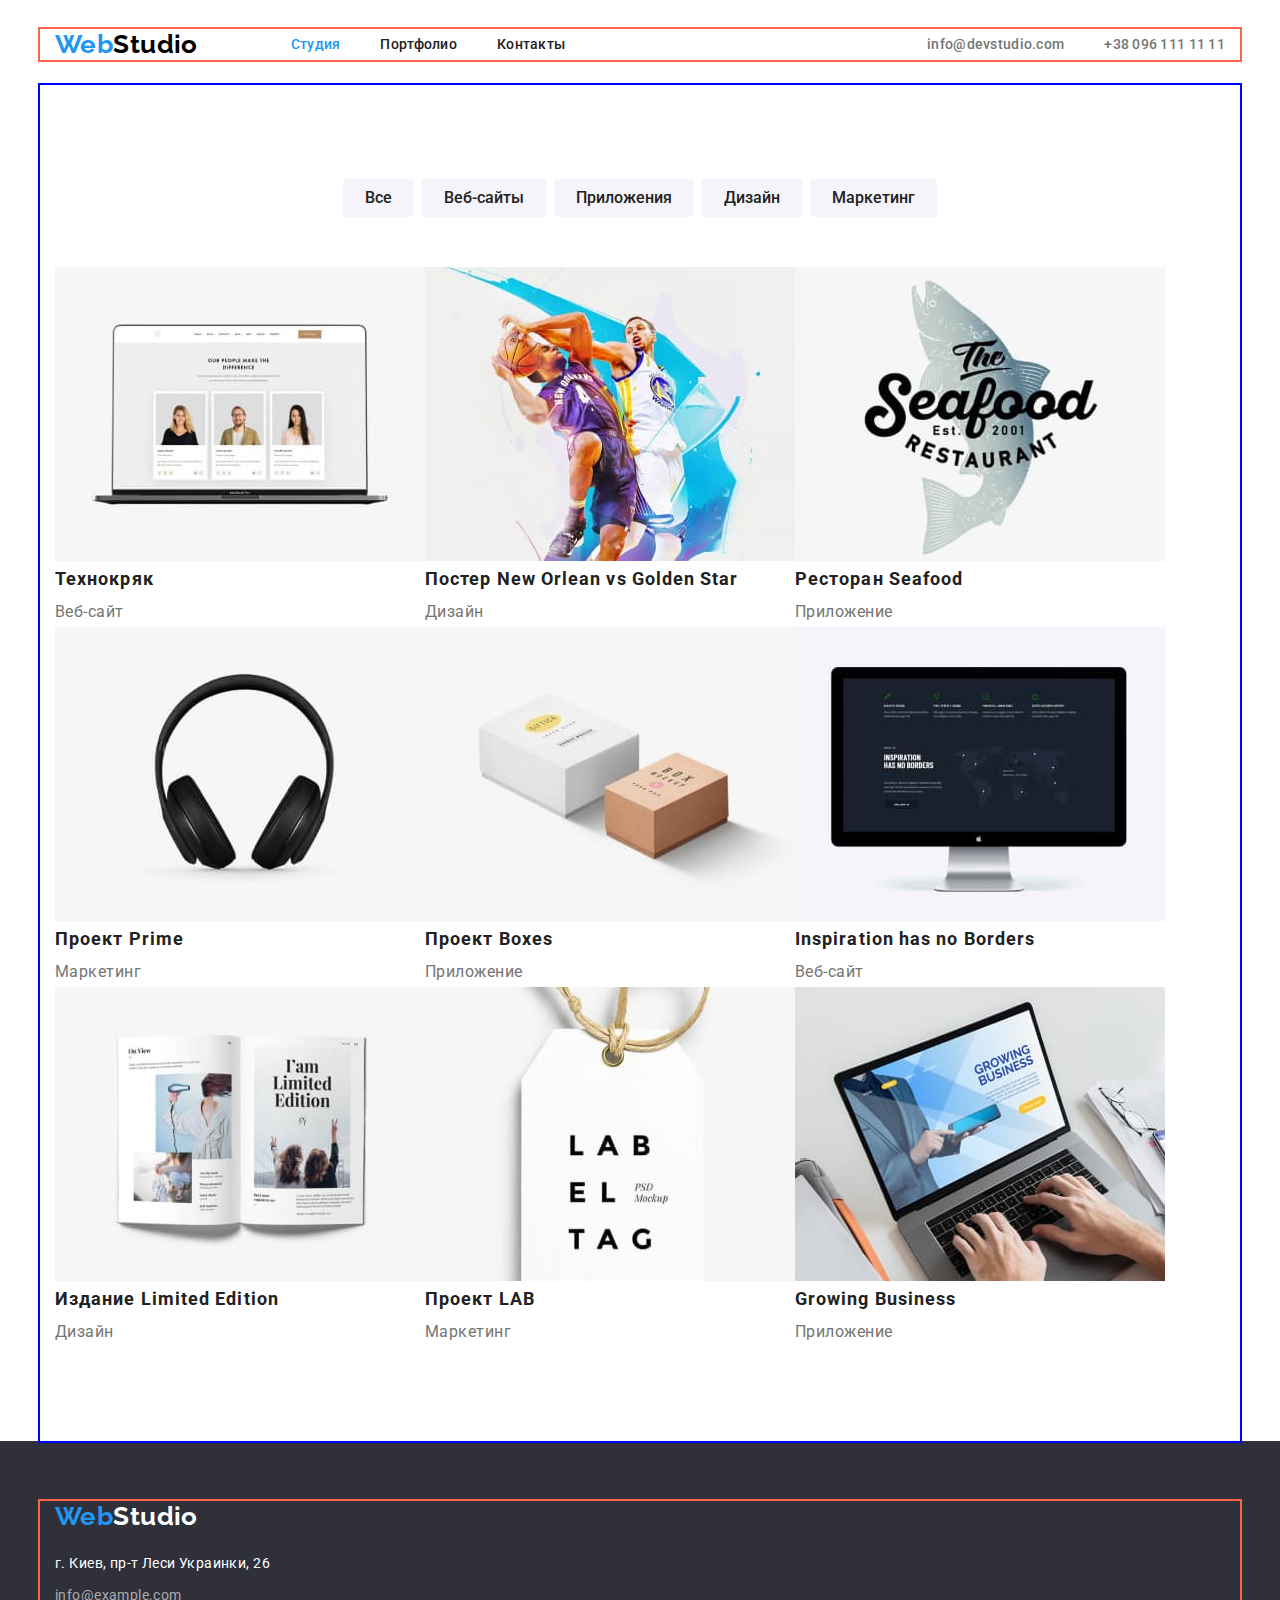
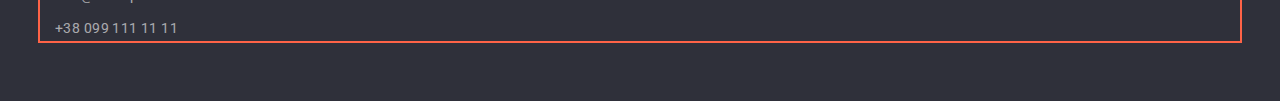
==== portfolio.html @ 8327f3ad "add flex page1" ====
<!DOCTYPE html>
<html lang="ru">

<head>
    <meta charset="UTF-8">
    <meta http-equiv="X-UA-Compatible" content="IE=edge">
    <meta name="viewport" content="width=device-width, initial-scale=1.0">
    <title>Вебстудия</title>

    <link rel="preconnect" href="https://fonts.gstatic.com">
    <link
        href="https://fonts.googleapis.com/css2?family=Raleway:wght@700&family=Roboto:wght@400;500;700;900&display=swap"
        rel="stylesheet">
    <link rel="stylesheet" href="https://cdnjs.cloudflare.com/ajax/libs/modern-normalize/1.0.0/modern-normalize.min.css">
    <link rel="stylesheet" href="./css/style.css">
</head>

<body>
    <header class="header">
        <div class="container">
            <nav class="navigation">
                <a href="#" class="logo"><span class="logo-web">Web</span><span class="logo-studio">Studio</span></a>
                <ul class="list site-nav">
                    <li class="item"><a href="./index.html" class="nav-item current">Студия</a></li>
                    <li class="item"><a href="./portfolio.html" class="nav-item">Портфолио</a></li>
                    <li class="item"><a href="#" class="nav-item" current>Контакты</a></li>
                </ul>
            </nav>
            <ul class="list auth-nav">
                <li class="item"><a href="mailto:info@devstudio.com" class="contacts-item">info@devstudio.com</a></li>
                <li class="item"><a href="tel:+380961111111" class="contacts-item">+38 096 111 11 11</a></li>
            </ul>
    
        </div>
    </header>

    <main>
        <section class="container section">
            <h1: hidden>Наши работы</h1:>
            <!-- Filters -->
        
            <ul class="filters list">
                <li class="item"><button type="button" class="btn btn-secondary">Все</li>
                <li class="item"><button type="button" class="btn btn-secondary">Веб-сайты</li>
                <li class="item"><button type="button" class="btn btn-secondary">Приложения</li>
                <li class="item"><button type="button" class="btn btn-secondary">Дизайн</li>
                <li class="item"><button type="button" class="btn btn-secondary">Маркетинг</li>
            </ul>      
            <!-- /Filters -->

            <!-- Projects -->        
            <ul class="projects list">
                <li class="item">
                    <img class="prodject-img" src="./images/img-portfolio/img-pf-1.jpg" alt="Три сотрудника компании">
                    <h2 class="prodject-title">Технокряк</h2>
                    <p class="prodject-text">Веб-сайт</p>                            
                </li>
                <li class="item">
                    <img class="prodject-img" src="./images/img-portfolio/img-pf-2.jpg" alt="Два баскетболиста">
                    <h2 class="prodject-title">Постер New Orlean vs Golden Star</h2>
                    <p class="prodject-text">Дизайн</p> 
                </li>
                <li class="item">
                    <img class="prodject-img" src="./images/img-portfolio/img-pf-3.jpg" alt="Логотип морского ресторана">
                    <h2 class="prodject-title">Ресторан Seafood</h2>
                    <p class="prodject-text">Приложение</p>
                </li>
                <li class="item">
                    <img class="prodject-img" src="./images/img-portfolio/img-pf-4.jpg" alt="Наушники">
                    <h2 class="prodject-title">Проект Prime</h2>
                    <p class="prodject-text">Маркетинг</p>   
                    </li>
                <li class="item">
                    <img class="prodject-img" src="./images/img-portfolio/img-pf-5.jpg" alt="Две коробочки">
                    <h2 class="prodject-title">Проект Boxes</h2>
                    <p class="prodject-text">Приложение</p>
                </li>
                <li class="item">
                    <img class="prodject-img" src="./images/img-portfolio/img-pf-6.jpg" alt="Монитор ">
                    <h2 class="prodject-title">Inspiration has no Borders</h2>
                    <p class="prodject-text">Веб-сайт</p>  
                </li>
                <li class="item">
                    <img class="prodject-img" src="./images/img-portfolio/img-pf-7.jpg" alt="Разворот журнала">
                    <h2 class="prodject-title">Издание Limited Edition</h2>
                    <p class="prodject-text">Дизайн</p>                           
                </li>
                <li class="item">
                    <img class="prodject-img" src="./images/img-portfolio/img-pf-8.jpg" alt="Бирка">
                    <h2 class="prodject-title">Проект LAB</h2>
                    <p class="prodject-text">Маркетинг</p>                          
                </li>
                <li class="item">
                    <img class="prodject-img" src="./images/img-portfolio/img-pf-9.jpg" alt="Работа на ноутбуке">
                    <h2 class="prodject-title">Growing Business</h2>
                    <p class="prodject-text">Приложение</p>
                </li>
            </ul>
        </section>
        <!-- /Projects -->

    </main>

    <footer class="footer">
        <div class="container">
            <a href="#" class="logo"><span class="logo-web">Web</span><span class="logo-studio-down">Studio</span></a>
            <address class="address">
                г. Киев, пр-т Леси Украинки, 26
                <ul class="list">
                    <li><a href="mailto:info@example.com" class="address-item">info@example.com</a></li>
                    <li><a href="tel:+380991111111" class="address-item">+38 099 111 11 11</a></li>
                </ul>
            </address>
        </div>
    </footer>
    
</body>
    
</html>
---- css/style.css ----
:root {
    --primary-text-color: #212121;
    --text-color-light: #757575;
    --accent-color: #2196f3;
    --text-color-white: #ffffff;
    --text-color-black: #000000;
    --text-color-footer-auth: rgba(255, 255, 255, 0.6);
    --bgc-color-secondary: #f5f4fa;
    --bgc-color: #2f303a;
}

html {
    box-sizing: border-box;
}

*,
*::before,
*::after {
    box-sizing: inherit;
}

body {
    background-color: var(--text-color-white);
    color: var(--primary-text-color);
    font-family: 'Roboto', sans-serif;
    font-style: normal;
    font-weight: 400;
    font-size: 14px;
    letter-spacing: 0.03em;
}

h1,
h2,
h3,
p {
    margin: 0;
    padding: 0;
}

.list {
    padding-inline: 0;

    margin: 0;
    padding: 0;
    list-style: none;
}

.container {
    margin-left: auto;
    margin-right: auto;
    width: 1200px;
    padding-left: 15px;
    padding-right: 15px;
    outline: 2px solid tomato;
}

.section {
    padding-top: 94px;
    padding-bottom: 94px;
    outline: 2px solid blue;
}

.section:nth-child(2n + 4) {
    background-color: var(--bgc-color-secondary);
}

/* logo */
.header .logo {
    margin-right: 93px;
}
.logo {
    font-family: 'Raleway', sans-serif;
    font-weight: 700;
    font-size: 26px;
    line-height: 1.19;
    text-decoration: none;
}

.logo-web {
    color: var(--accent-color);
}

.logo-studio {
    color: var(--text-color-black);
}

.logo-studio-down {
    color: var(--text-color-white);
}

/* /logo */

/* NAVIGATION */

.header {
    padding-top: 29px;
    padding-bottom: 25px;
}

.header .container {
    display: flex;
    align-items: center;
}

.navigation {
    display: flex;
    align-items: center;
}

.header .list {
    display: flex;
    align-items: center;
}

.auth-nav {
    display: flex;
    margin-left: auto;
}

/* .site-nav .item:not(:last-child),
.auth-nav .item:not(:last-child) {
    margin-right: 50px;
} */

.site-nav .item + .item,
.auth-nav .item + .item {
    margin-left: 40px;
}

.nav-item {
    text-decoration: none;
    color: var(--primary-text-color);

    font-weight: 500;
    line-height: 1.14;
    letter-spacing: 0.02em;
}

.nav-item.current {
    color: var(--accent-color);
}

.nav-item:hover,
.nav-item:focus {
    color: var(--accent-color);
}

.contacts-item {
    color: var(--text-color-light);

    font-weight: 500;
    font-size: 14px;
    line-height: 1.14;
    letter-spacing: 0.02em;
    text-decoration: none;
}

.contacts-item:hover,
.contacts-item:focus {
    color: var(--accent-color);
}

/* /NAVIGATION */

/* HERO */
.main-section {
    background-color: var(--bgc-color);
}
.main-section .container {
    padding: 200px 237px;
    text-align: center;
}

.main-title {
    margin-top: 0;
    margin-bottom: 30px;

    color: var(--text-color-white);

    text-transform: uppercase;
    font-weight: 900;
    font-size: 44px;
    line-height: 1.36;
    letter-spacing: 0.06em;
}

.btn {
    cursor: pointer;
    border-radius: 4px;
    border: 3px solid transparent;
}

.btn-primary {
    padding: 10px 32px;

    color: var(--text-color-white);
    background-color: var(--accent-color);

    font-weight: 700;
    font-size: 16px;
    line-height: 1.87;
    letter-spacing: 0.06em;
}

.btn-secondary {
    padding: 6px 22px;

    color: var(--primary-text-color);
    background-color: var(--bgc-color-secondary);

    font-weight: 500;
    font-size: 16px;
    line-height: 1.62;
}

.btn-secondary:hover,
.btn-secondary:focus {
    color: var(--text-color-white);
    background-color: var(--accent-color);
}

/* /HERO */

/* FEATURES */
.feature-list {
    display: flex;
}

.feature-list .item + .item {
    margin-left: 30px;
    display: block;
}

.section.no-padding {
    padding-bottom: 0;
}

.features-title {
    margin-bottom: 10px;

    font-size: inherit;
    font-weight: 700;
    line-height: 1.14;
    text-transform: uppercase;
}

.features-text {
    color: var(--text-color-light);
    line-height: 1.71;
}
/* /FEATURES */

/* ABOUT */
.about-list {
    display: flex;
    justify-content: space-between;
}

.section-title {
    margin-bottom: 50px;

    font-weight: 700;
    font-size: 36px;
    line-height: 1.16;
    text-align: center;
}

.about-img {
    display: block;
    width: 370px;
    height: 294px;
}
/* /ABOUT */

/* TEAM */
.team-list .item {
    display: block;
    background-color: var(--text-color-white);
    text-align: center;
    box-shadow: 0px 1px 3px rgba(0, 0, 0, 0.12), 0px 1px 1px rgba(0, 0, 0, 0.14),
        0px 2px 1px rgba(0, 0, 0, 0.2);
    border-radius: 0px 0px 4px 4px;
}

.team-list {
    display: flex;
    justify-content: space-between;
}

.team-card-title {
    margin-top: 30px;
    margin-bottom: 10px;

    color: var(--primary-text-color);

    font-weight: 500;
    font-size: 16px;
    line-height: 1.18;
}

.team-card-text {
    margin-bottom: 30px;

    color: var(--text-color-light);

    font-size: 16px;
    line-height: 1.18;
}

.team-card-img {
    display: block;
    width: 270px;
    height: 260px;
}
/* /TEAM */

/* FOOTER */
.footer {
    padding: 60px 0;
    background-color: var(--bgc-color);
}

.address {
    margin-top: 20px;

    font-style: normal;
    line-height: 1.71;
    color: var(--text-color-white);
}

.address-item {
    display: block;
    margin-top: 9px;
    text-decoration: none;
    color: var(--text-color-footer-auth);
}

.address-item:hover,
.address-item:focus {
    color: var(--accent-color);
}
/* FOOTER */

/* PAGE PORTFOLIO */

/* FILTERS */
.container .filters {
    display: flex;
    justify-content: center;
    margin-bottom: 50px;
}

.filters .item + .item {
    margin-left: 8px;
}

.btn-secondary {
    color: var(--primary-text-color);
    background-color: var(--bgc-color-secondary);

    font-weight: 500;
    font-size: 16px;
    line-height: 1.62;

    padding: 6px 22px;
    border-radius: 4px;
    border: none;
}

.btn-secondary:hover,
.btn-secondary:focus {
    color: var(--text-color-white);
    background-color: var(--accent-color);
}

/* /FILTERS */

/* PROJECTS */
.projects {
    display: flex;
    flex-wrap: wrap;
}

/* .projects .item + .item {
    margin-left: 30px;
} */

.prodject-title {
    color: var(--primary-text-color);
    font-weight: 700;

    font-size: 18px;
    line-height: 2;
    letter-spacing: 0.06em;
}

.prodject-text {
    color: var(--primary-text-color);

    font-size: 16px;
    line-height: 1.87;
    letter-spacing: 0.03em;
    color: var(--text-color-light);
}

.prodject-img {
    display: block;
    width: 370px;
}

/* PROJECTS */
/* /PORTFOLIO */
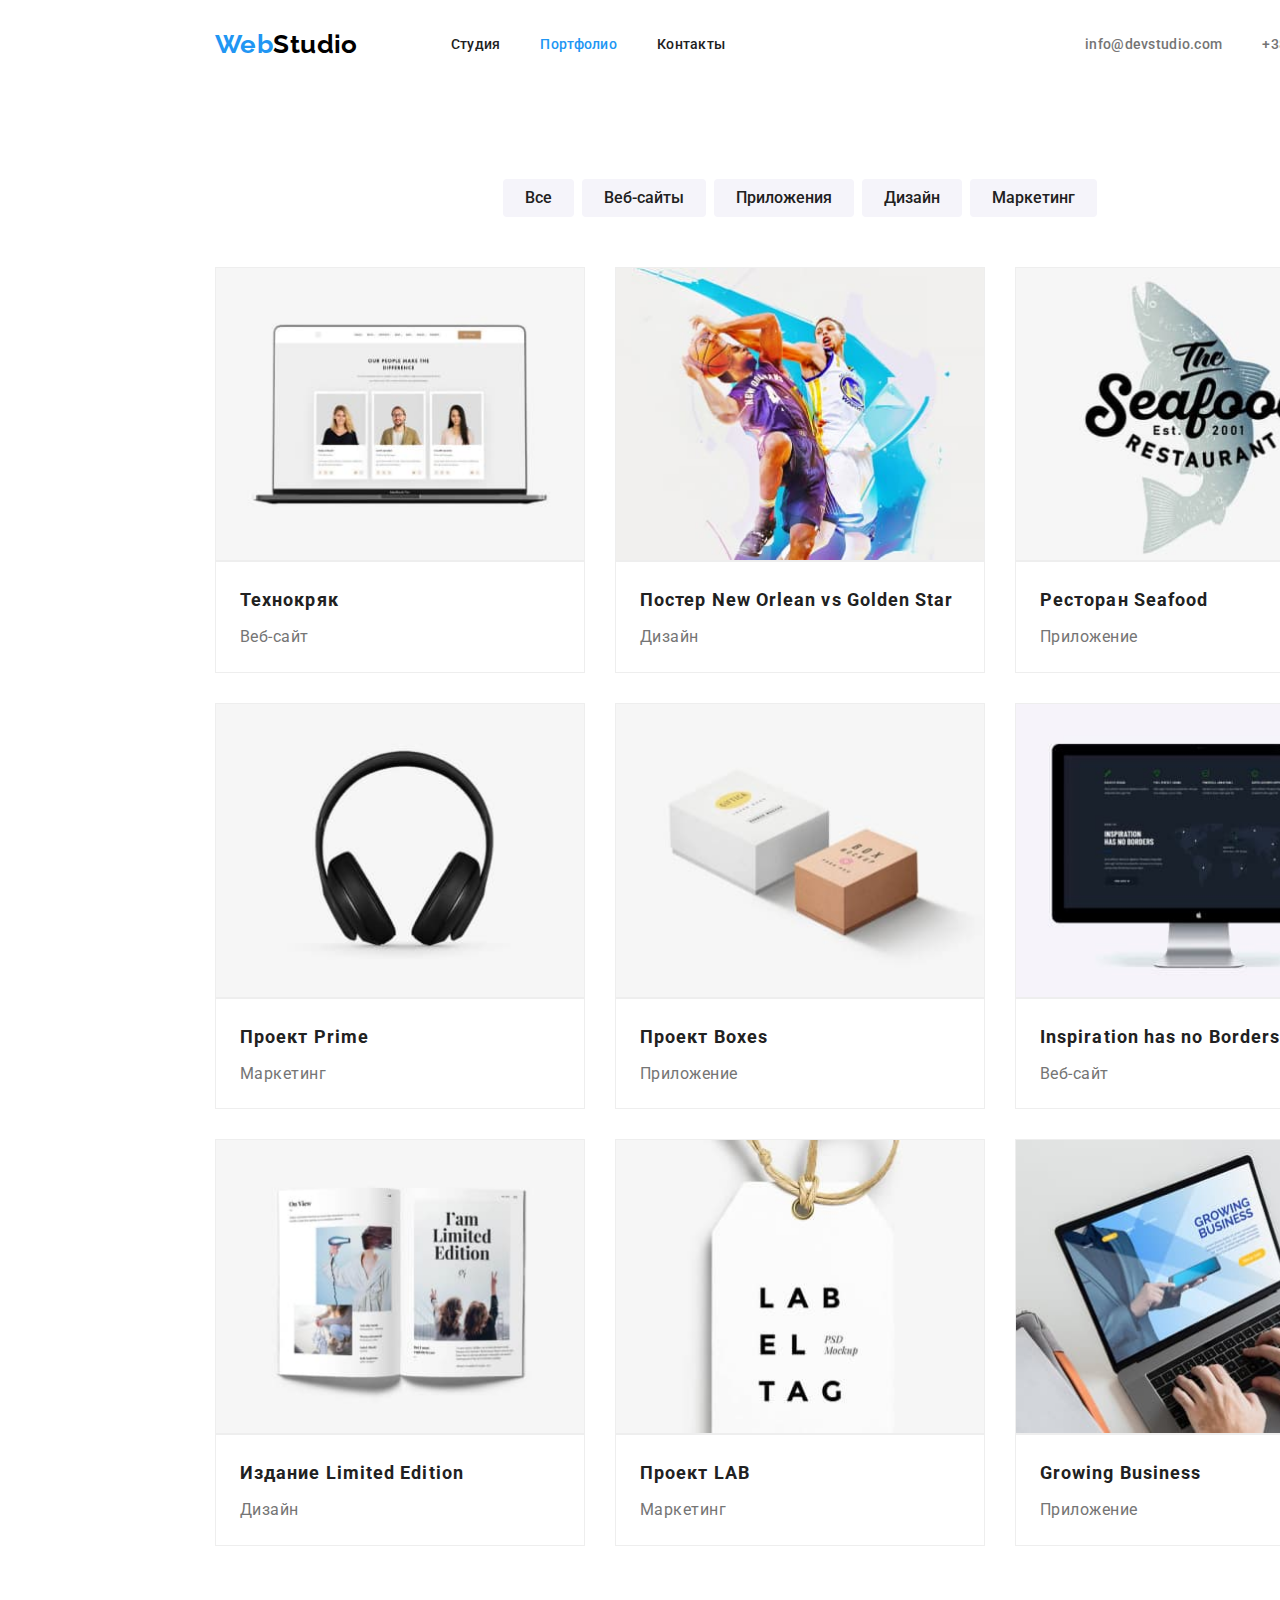
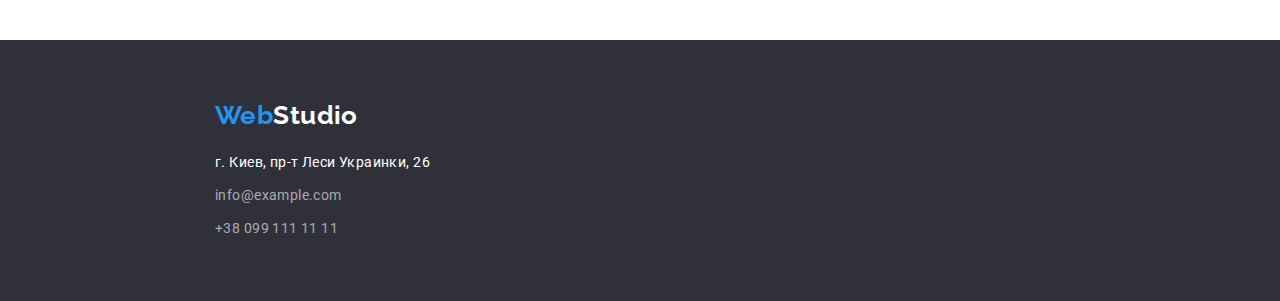
==== commit 8da024b4: "add flex page2" ====
--- a/portfolio.html
+++ b/portfolio.html
@@ -21,8 +21,8 @@
             <nav class="navigation">
                 <a href="#" class="logo"><span class="logo-web">Web</span><span class="logo-studio">Studio</span></a>
                 <ul class="list site-nav">
-                    <li class="item"><a href="./index.html" class="nav-item current">Студия</a></li>
-                    <li class="item"><a href="./portfolio.html" class="nav-item">Портфолио</a></li>
+                    <li class="item"><a href="./index.html" class="nav-item">Студия</a></li>
+                    <li class="item"><a href="./portfolio.html" class="nav-item  current">Портфолио</a></li>
                     <li class="item"><a href="#" class="nav-item" current>Контакты</a></li>
                 </ul>
             </nav>
@@ -30,6 +30,7 @@
                 <li class="item"><a href="mailto:info@devstudio.com" class="contacts-item">info@devstudio.com</a></li>
                 <li class="item"><a href="tel:+380961111111" class="contacts-item">+38 096 111 11 11</a></li>
             </ul>
+            <div class="line"></div>
     
         </div>
     </header>
@@ -52,48 +53,66 @@
             <ul class="projects list">
                 <li class="item">
                     <img class="prodject-img" src="./images/img-portfolio/img-pf-1.jpg" alt="Три сотрудника компании">
-                    <h2 class="prodject-title">Технокряк</h2>
-                    <p class="prodject-text">Веб-сайт</p>                            
+                    <div class="prodject-dscr">
+                        <h2 class="prodject-title">Технокряк</h2>
+                        <p class="prodject-text">Веб-сайт</p>
+                    </div>                       
                 </li>
                 <li class="item">
                     <img class="prodject-img" src="./images/img-portfolio/img-pf-2.jpg" alt="Два баскетболиста">
-                    <h2 class="prodject-title">Постер New Orlean vs Golden Star</h2>
-                    <p class="prodject-text">Дизайн</p> 
+                    <div class="prodject-dscr">
+                        <h2 class="prodject-title">Постер New Orlean vs Golden Star</h2>
+                        <p class="prodject-text">Дизайн</p> 
+                    </div>               
                 </li>
                 <li class="item">
                     <img class="prodject-img" src="./images/img-portfolio/img-pf-3.jpg" alt="Логотип морского ресторана">
-                    <h2 class="prodject-title">Ресторан Seafood</h2>
-                    <p class="prodject-text">Приложение</p>
+                    <div class="prodject-dscr">
+                        <h2 class="prodject-title">Ресторан Seafood</h2>
+                        <p class="prodject-text">Приложение</p>
+                    </div>               
                 </li>
                 <li class="item">
                     <img class="prodject-img" src="./images/img-portfolio/img-pf-4.jpg" alt="Наушники">
-                    <h2 class="prodject-title">Проект Prime</h2>
-                    <p class="prodject-text">Маркетинг</p>   
-                    </li>
+                    <div class="prodject-dscr">
+                        <h2 class="prodject-title">Проект Prime</h2>
+                        <p class="prodject-text">Маркетинг</p>   
+                    </div>                     
+                </li>
                 <li class="item">
                     <img class="prodject-img" src="./images/img-portfolio/img-pf-5.jpg" alt="Две коробочки">
-                    <h2 class="prodject-title">Проект Boxes</h2>
-                    <p class="prodject-text">Приложение</p>
+                    <div class="prodject-dscr">
+                        <h2 class="prodject-title">Проект Boxes</h2>
+                        <p class="prodject-text">Приложение</p>
+                    </div>               
                 </li>
                 <li class="item">
                     <img class="prodject-img" src="./images/img-portfolio/img-pf-6.jpg" alt="Монитор ">
-                    <h2 class="prodject-title">Inspiration has no Borders</h2>
-                    <p class="prodject-text">Веб-сайт</p>  
+                    <div class="prodject-dscr">
+                        <h2 class="prodject-title">Inspiration has no Borders</h2>
+                        <p class="prodject-text">Веб-сайт</p>  
+                    </div>               
                 </li>
                 <li class="item">
                     <img class="prodject-img" src="./images/img-portfolio/img-pf-7.jpg" alt="Разворот журнала">
-                    <h2 class="prodject-title">Издание Limited Edition</h2>
-                    <p class="prodject-text">Дизайн</p>                           
+                    <div class="prodject-dscr">
+                        <h2 class="prodject-title">Издание Limited Edition</h2>
+                        <p class="prodject-text">Дизайн</p>                           
+                    </div>               
                 </li>
                 <li class="item">
                     <img class="prodject-img" src="./images/img-portfolio/img-pf-8.jpg" alt="Бирка">
-                    <h2 class="prodject-title">Проект LAB</h2>
-                    <p class="prodject-text">Маркетинг</p>                          
+                    <div class="prodject-dscr">
+                        <h2 class="prodject-title">Проект LAB</h2>
+                        <p class="prodject-text">Маркетинг</p>                          
+                    </div>               
                 </li>
                 <li class="item">
                     <img class="prodject-img" src="./images/img-portfolio/img-pf-9.jpg" alt="Работа на ноутбуке">
-                    <h2 class="prodject-title">Growing Business</h2>
-                    <p class="prodject-text">Приложение</p>
+                    <div class="prodject-dscr">
+                        <h2 class="prodject-title">Growing Business</h2>
+                        <p class="prodject-text">Приложение</p>
+                    </div>               
                 </li>
             </ul>
         </section>
--- a/css/style.css
+++ b/css/style.css
@@ -7,6 +7,7 @@
     --text-color-footer-auth: rgba(255, 255, 255, 0.6);
     --bgc-color-secondary: #f5f4fa;
     --bgc-color: #2f303a;
+    --border-color: #eeeeee;
 }
 
 html {
@@ -27,6 +28,7 @@
     font-weight: 400;
     font-size: 14px;
     letter-spacing: 0.03em;
+    width: 1600px;
 }
 
 h1,
@@ -39,7 +41,6 @@
 
 .list {
     padding-inline: 0;
-
     margin: 0;
     padding: 0;
     list-style: none;
@@ -51,13 +52,11 @@
     width: 1200px;
     padding-left: 15px;
     padding-right: 15px;
-    outline: 2px solid tomato;
 }
 
 .section {
     padding-top: 94px;
     padding-bottom: 94px;
-    outline: 2px solid blue;
 }
 
 .section:nth-child(2n + 4) {
@@ -68,6 +67,7 @@
 .header .logo {
     margin-right: 93px;
 }
+
 .logo {
     font-family: 'Raleway', sans-serif;
     font-weight: 700;
@@ -87,14 +87,15 @@
 .logo-studio-down {
     color: var(--text-color-white);
 }
-
 /* /logo */
 
 /* NAVIGATION */
-
 .header {
     padding-top: 29px;
     padding-bottom: 25px;
+}
+.line {
+    border: 1px solid #ececec;
 }
 
 .header .container {
@@ -130,7 +131,6 @@
 .nav-item {
     text-decoration: none;
     color: var(--primary-text-color);
-
     font-weight: 500;
     line-height: 1.14;
     letter-spacing: 0.02em;
@@ -159,13 +159,13 @@
 .contacts-item:focus {
     color: var(--accent-color);
 }
-
 /* /NAVIGATION */
 
 /* HERO */
 .main-section {
     background-color: var(--bgc-color);
 }
+
 .main-section .container {
     padding: 200px 237px;
     text-align: center;
@@ -190,6 +190,10 @@
     border: 3px solid transparent;
 }
 
+.btn:active {
+    border-bottom-color: none;
+}
+
 .btn-primary {
     padding: 10px 32px;
 
@@ -218,7 +222,6 @@
     color: var(--text-color-white);
     background-color: var(--accent-color);
 }
-
 /* /HERO */
 
 /* FEATURES */
@@ -372,7 +375,6 @@
     color: var(--text-color-white);
     background-color: var(--accent-color);
 }
-
 /* /FILTERS */
 
 /* PROJECTS */
@@ -381,11 +383,9 @@
     flex-wrap: wrap;
 }
 
-/* .projects .item + .item {
-    margin-left: 30px;
-} */
-
 .prodject-title {
+    margin-bottom: 4px;
+
     color: var(--primary-text-color);
     font-weight: 700;
 
@@ -395,8 +395,6 @@
 }
 
 .prodject-text {
-    color: var(--primary-text-color);
-
     font-size: 16px;
     line-height: 1.87;
     letter-spacing: 0.03em;
@@ -406,7 +404,29 @@
 .prodject-img {
     display: block;
     width: 370px;
-}
-
-/* PROJECTS */
-/* /PORTFOLIO */
+    border: 1px solid var(--border-color);
+}
+
+.projects .item + .item {
+    margin-left: 30px;
+}
+
+.projects .item:nth-child(3n + 4) {
+    margin-left: 0;
+}
+
+.projects .item:nth-last-child(-n + 3) {
+    margin-bottom: 0;
+}
+
+.prodject-dscr {
+    border: 1px solid var(--border-color);
+    padding: 20px 24px;
+}
+
+.projects .item {
+    margin-bottom: 30px;
+}
+
+/* /PROJECTS */
+/* /PORTFOLIO */ ;
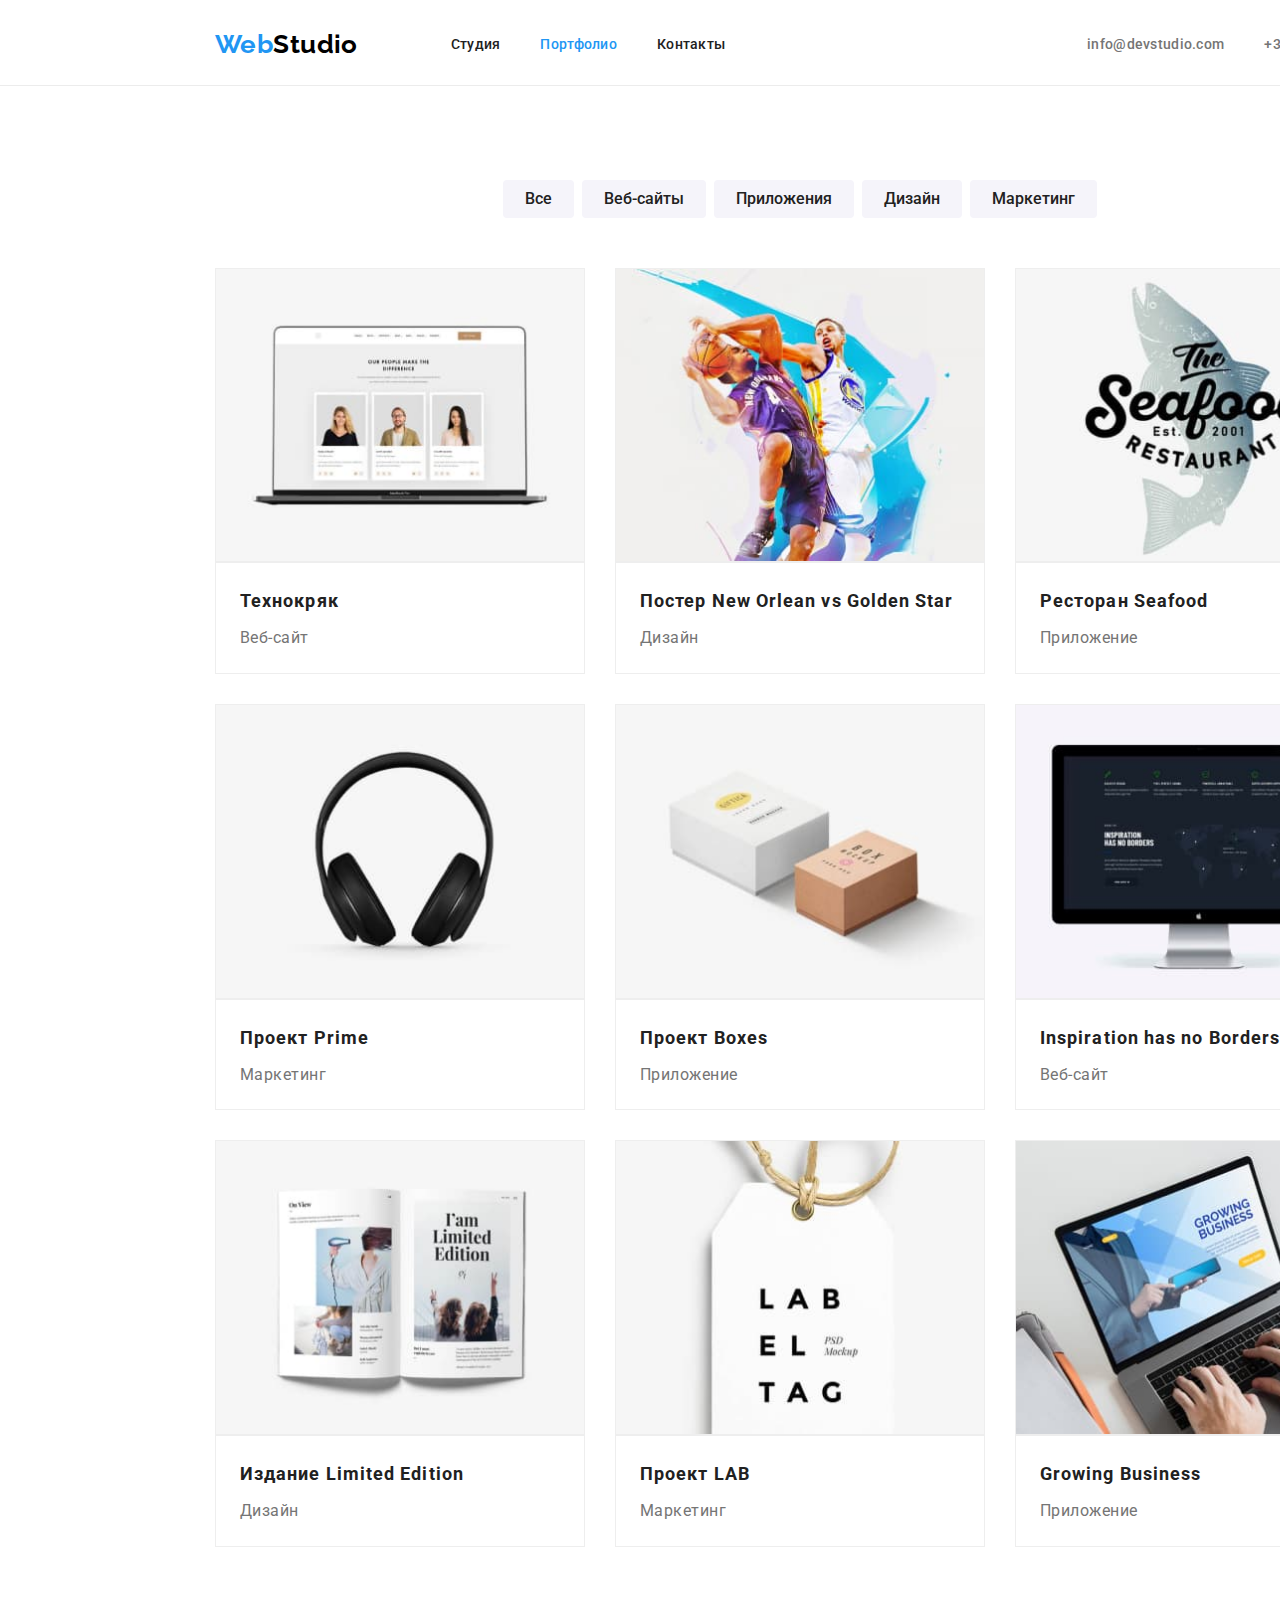
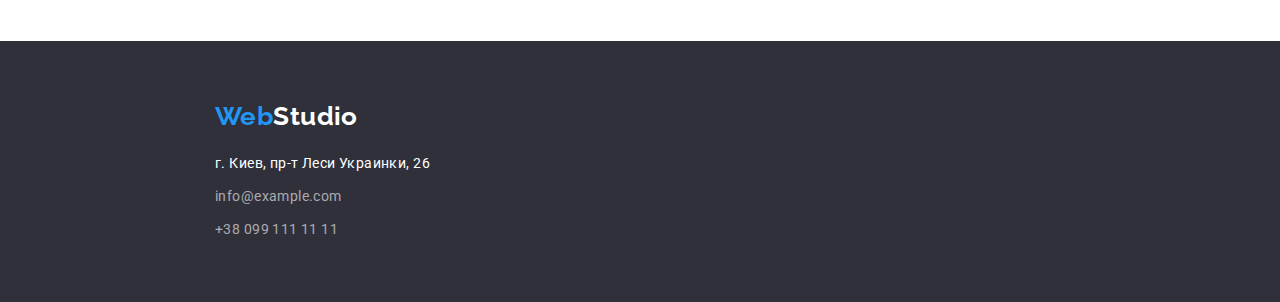
==== commit 791872d9: "hw3" ====
--- a/portfolio.html
+++ b/portfolio.html
@@ -29,9 +29,7 @@
             <ul class="list auth-nav">
                 <li class="item"><a href="mailto:info@devstudio.com" class="contacts-item">info@devstudio.com</a></li>
                 <li class="item"><a href="tel:+380961111111" class="contacts-item">+38 096 111 11 11</a></li>
-            </ul>
-            <div class="line"></div>
-    
+            </ul>                 
         </div>
     </header>
 
--- a/css/style.css
+++ b/css/style.css
@@ -93,9 +93,7 @@
 .header {
     padding-top: 29px;
     padding-bottom: 25px;
-}
-.line {
-    border: 1px solid #ececec;
+    border-bottom: 1px solid #ececec;
 }
 
 .header .container {
@@ -407,12 +405,13 @@
     border: 1px solid var(--border-color);
 }
 
-.projects .item + .item {
-    margin-left: 30px;
-}
-
-.projects .item:nth-child(3n + 4) {
-    margin-left: 0;
+.projects .item {
+    margin-right: 30px;
+    margin-bottom: 30px;
+}
+
+.projects .item:nth-child(3n) {
+    margin-right: 0;
 }
 
 .projects .item:nth-last-child(-n + 3) {
@@ -424,9 +423,9 @@
     padding: 20px 24px;
 }
 
-.projects .item {
+/* .projects .item {
     margin-bottom: 30px;
-}
+} */
 
 /* /PROJECTS */
 /* /PORTFOLIO */ ;
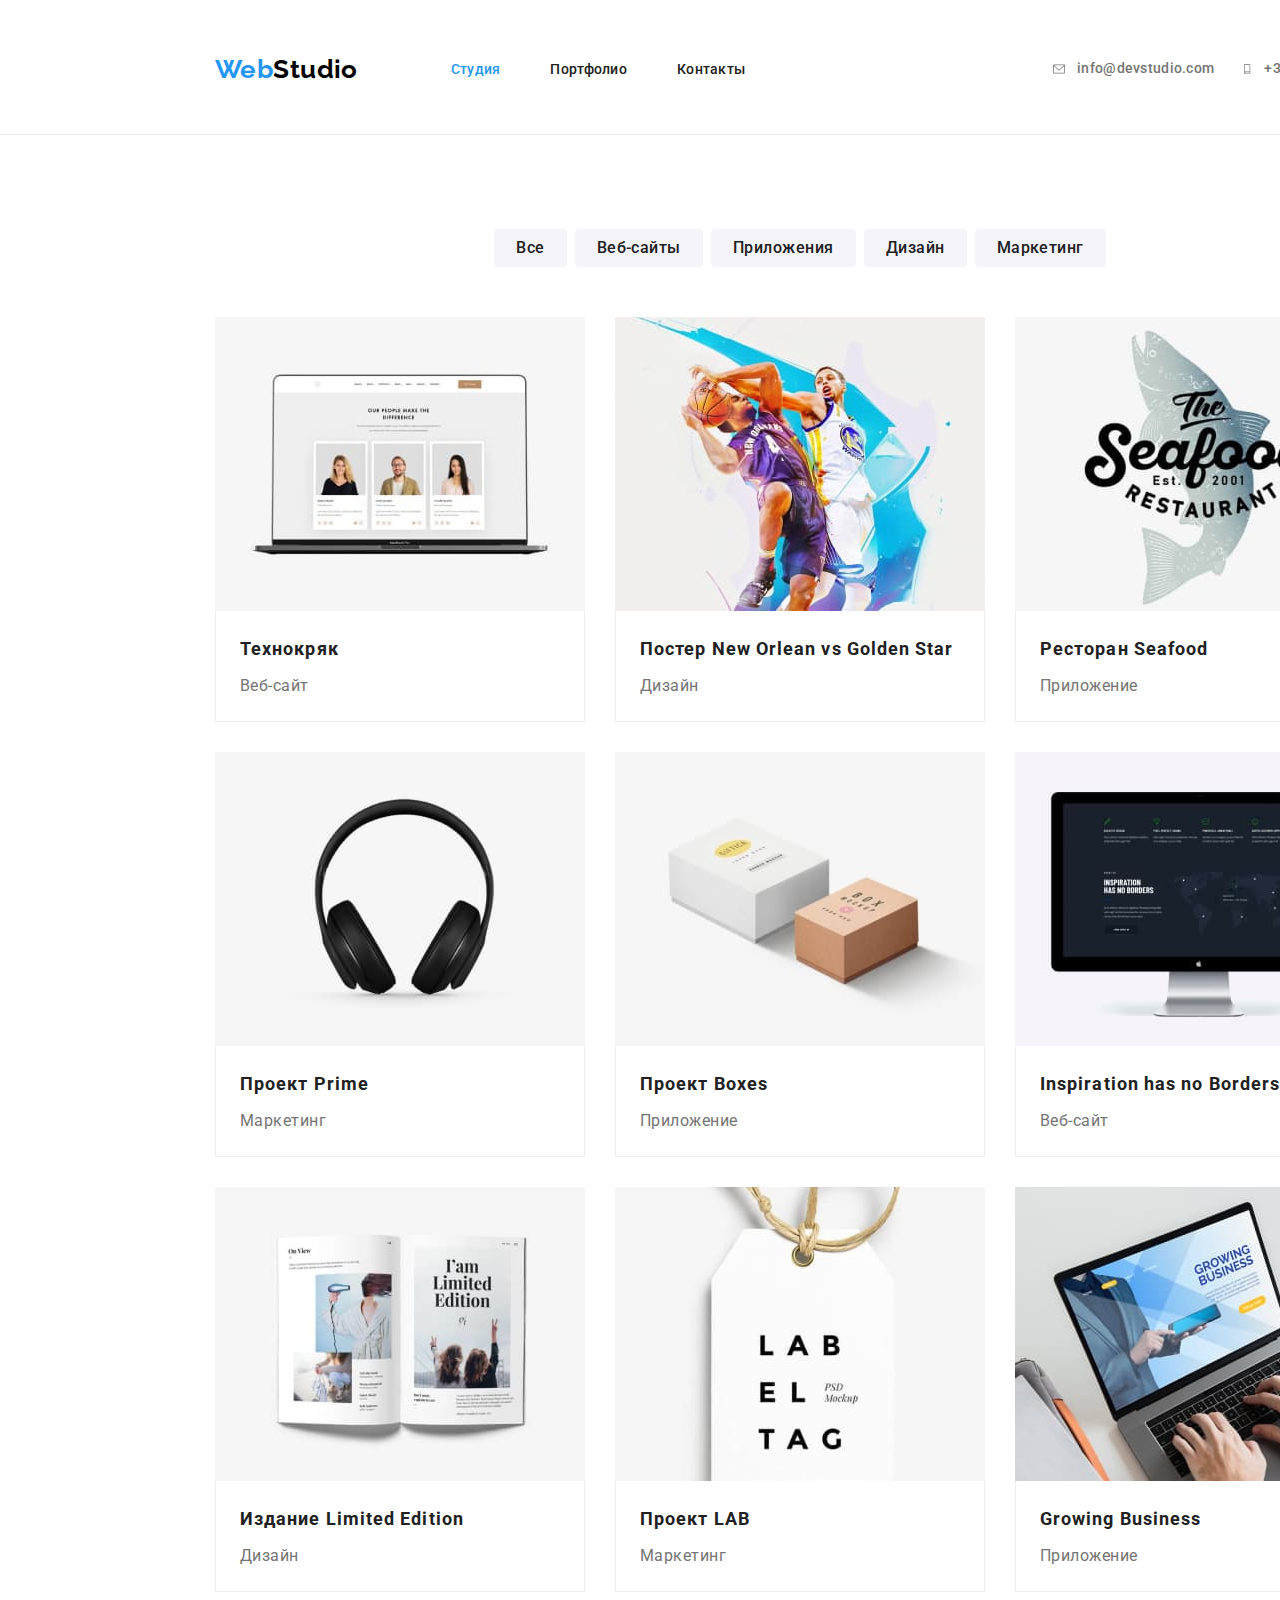
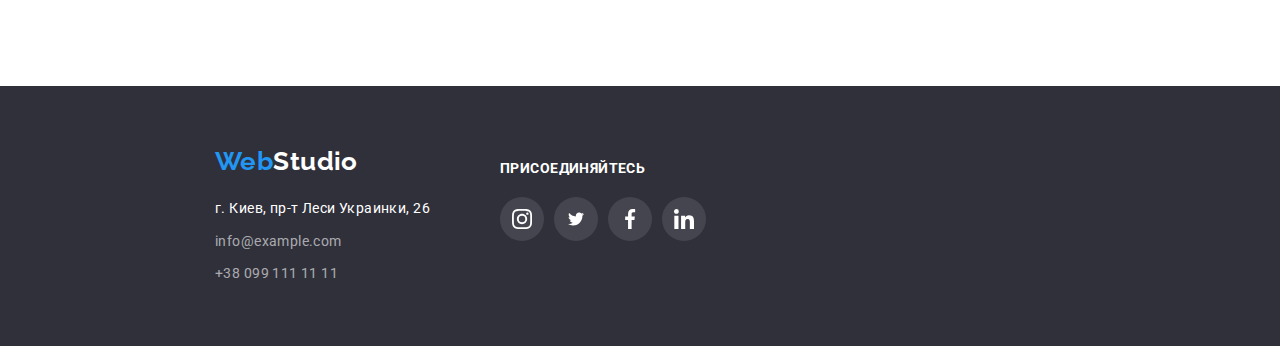
==== commit 9ec5f0bd: "hw4 if not 3" ====
--- a/portfolio.html
+++ b/portfolio.html
@@ -21,92 +21,108 @@
             <nav class="navigation">
                 <a href="#" class="logo"><span class="logo-web">Web</span><span class="logo-studio">Studio</span></a>
                 <ul class="list site-nav">
-                    <li class="item"><a href="./index.html" class="nav-item">Студия</a></li>
-                    <li class="item"><a href="./portfolio.html" class="nav-item  current">Портфолио</a></li>
-                    <li class="item"><a href="#" class="nav-item" current>Контакты</a></li>
+                    <li class="item"><a href="./index.html" class="nav-item current">Студия</a></li>
+                    <li class="item"><a href="./portfolio.html" class="nav-item">Портфолио</a></li>
+                    <li class="item"><a href="#" class="nav-item">Контакты</a></li>
                 </ul>
             </nav>
             <ul class="list auth-nav">
-                <li class="item"><a href="mailto:info@devstudio.com" class="contacts-item">info@devstudio.com</a></li>
-                <li class="item"><a href="tel:+380961111111" class="contacts-item">+38 096 111 11 11</a></li>
-            </ul>                 
+                <li class="item">
+                    <a class="contacts-item" href="mailto:info@devstudio.com">
+                        <svg class="contact-icon" width="16" height="12">
+                            <use href="./images/sprite.svg#icon-envelope"></use>
+                        </svg>
+                        info@devstudio.com
+                    </a>
+                </li>
+                <li class="item">
+                    <a class="contacts-item" href="tel:+380961111111">
+                        <svg class="contact-icon" width="10" height="16">
+                            <use href="./images/sprite.svg#icon-smartphone"></use>
+                        </svg>
+                        +38 096 111 11 11
+                    </a>
+                </li>
+            </ul>
+    
         </div>
     </header>
 
+
     <main>
         <section class="container section">
-            <h1: hidden>Наши работы</h1:>
+            <h1 hidden>Наши работы</h1>
             <!-- Filters -->
         
             <ul class="filters list">
-                <li class="item"><button type="button" class="btn btn-secondary">Все</li>
-                <li class="item"><button type="button" class="btn btn-secondary">Веб-сайты</li>
-                <li class="item"><button type="button" class="btn btn-secondary">Приложения</li>
-                <li class="item"><button type="button" class="btn btn-secondary">Дизайн</li>
-                <li class="item"><button type="button" class="btn btn-secondary">Маркетинг</li>
+                <li class="item"><button type="button" class="btn btn-secondary">Все</button></li>
+                <li class="item"><button type="button" class="btn btn-secondary">Веб-сайты</button></li>
+                <li class="item"><button type="button" class="btn btn-secondary">Приложения</button></li>
+                <li class="item"><button type="button" class="btn btn-secondary">Дизайн</button></li>
+                <li class="item"><button type="button" class="btn btn-secondary">Маркетинг</button></li>
             </ul>      
             <!-- /Filters -->
 
             <!-- Projects -->        
             <ul class="projects list">
                 <li class="item">
-                    <img class="prodject-img" src="./images/img-portfolio/img-pf-1.jpg" alt="Три сотрудника компании">
+                    <img class="prodject-img" src="./images/img-portfolio/img-pf-1.jpg" alt="Три сотрудника компании" width="370">
                     <div class="prodject-dscr">
                         <h2 class="prodject-title">Технокряк</h2>
                         <p class="prodject-text">Веб-сайт</p>
                     </div>                       
                 </li>
                 <li class="item">
-                    <img class="prodject-img" src="./images/img-portfolio/img-pf-2.jpg" alt="Два баскетболиста">
+                    <img class="prodject-img" src="./images/img-portfolio/img-pf-2.jpg" alt="Два баскетболиста" width="370">
                     <div class="prodject-dscr">
                         <h2 class="prodject-title">Постер New Orlean vs Golden Star</h2>
                         <p class="prodject-text">Дизайн</p> 
                     </div>               
                 </li>
                 <li class="item">
-                    <img class="prodject-img" src="./images/img-portfolio/img-pf-3.jpg" alt="Логотип морского ресторана">
+                    <img class="prodject-img" src="./images/img-portfolio/img-pf-3.jpg" alt="Логотип морского ресторана" width="370">
                     <div class="prodject-dscr">
                         <h2 class="prodject-title">Ресторан Seafood</h2>
                         <p class="prodject-text">Приложение</p>
                     </div>               
                 </li>
                 <li class="item">
-                    <img class="prodject-img" src="./images/img-portfolio/img-pf-4.jpg" alt="Наушники">
+                    <img class="prodject-img" src="./images/img-portfolio/img-pf-4.jpg" alt="Наушники" width="370">
                     <div class="prodject-dscr">
                         <h2 class="prodject-title">Проект Prime</h2>
                         <p class="prodject-text">Маркетинг</p>   
                     </div>                     
                 </li>
                 <li class="item">
-                    <img class="prodject-img" src="./images/img-portfolio/img-pf-5.jpg" alt="Две коробочки">
+                    <img class="prodject-img" src="./images/img-portfolio/img-pf-5.jpg" alt="Две коробочки" width="370">
                     <div class="prodject-dscr">
                         <h2 class="prodject-title">Проект Boxes</h2>
                         <p class="prodject-text">Приложение</p>
                     </div>               
                 </li>
                 <li class="item">
-                    <img class="prodject-img" src="./images/img-portfolio/img-pf-6.jpg" alt="Монитор ">
+                    <img class="prodject-img" src="./images/img-portfolio/img-pf-6.jpg" alt="Монитор" width="370">
                     <div class="prodject-dscr">
                         <h2 class="prodject-title">Inspiration has no Borders</h2>
                         <p class="prodject-text">Веб-сайт</p>  
                     </div>               
                 </li>
                 <li class="item">
-                    <img class="prodject-img" src="./images/img-portfolio/img-pf-7.jpg" alt="Разворот журнала">
+                    <img class="prodject-img" src="./images/img-portfolio/img-pf-7.jpg" alt="Разворот журнала" width="370">
                     <div class="prodject-dscr">
                         <h2 class="prodject-title">Издание Limited Edition</h2>
                         <p class="prodject-text">Дизайн</p>                           
                     </div>               
                 </li>
                 <li class="item">
-                    <img class="prodject-img" src="./images/img-portfolio/img-pf-8.jpg" alt="Бирка">
+                    <img class="prodject-img" src="./images/img-portfolio/img-pf-8.jpg" alt="Бирка" width="370">
                     <div class="prodject-dscr">
                         <h2 class="prodject-title">Проект LAB</h2>
                         <p class="prodject-text">Маркетинг</p>                          
                     </div>               
                 </li>
                 <li class="item">
-                    <img class="prodject-img" src="./images/img-portfolio/img-pf-9.jpg" alt="Работа на ноутбуке">
+                    <img class="prodject-img" src="./images/img-portfolio/img-pf-9.jpg" alt="Работа на ноутбуке" width="370">
                     <div class="prodject-dscr">
                         <h2 class="prodject-title">Growing Business</h2>
                         <p class="prodject-text">Приложение</p>
@@ -119,17 +135,56 @@
     </main>
 
     <footer class="footer">
-        <div class="container">
-            <a href="#" class="logo"><span class="logo-web">Web</span><span class="logo-studio-down">Studio</span></a>
-            <address class="address">
-                г. Киев, пр-т Леси Украинки, 26
-                <ul class="list">
-                    <li><a href="mailto:info@example.com" class="address-item">info@example.com</a></li>
-                    <li><a href="tel:+380991111111" class="address-item">+38 099 111 11 11</a></li>
+        <div class="container footer-box">
+            <div class="auth-footer">
+                <a href="#" class="logo"><span class="logo-web">Web</span><span class="logo-studio-down">Studio</span></a>
+                <address class="address">
+                    г. Киев, пр-т Леси Украинки, 26
+                    <ul class="list">
+                        <li class="item"><a href="mailto:info@example.com" class="address-item">info@example.com</a></li>
+                        <li class="item"><a href="tel:+380991111111" class="address-item">+38 099 111 11 11</a></li>
+                    </ul>
+                </address>
+            </div>
+            <div class="social-footer">
+                <p class="social-title">Присоединяйтесь</p>
+                <ul class="social-list-footer list">
+                    <li class="social-item">
+                        <a class="social-link social-link-footer" href="" aria-label="Иконка Инстаграм">
+                            <svg class="social-icon-footer" width="20" height="20">
+                                <use href="./images/sprite.svg#icon-instagram"></use>
+                            </svg>
+                        </a>
+                    </li>
+                    <li class="social-item">
+                        <a class="social-link social-link-footer" href="" aria-label="Иконка Твиттер">
+                            <svg class="social-icon-footer" width="20" height="16">
+                                <use href="./images/sprite.svg#icon-twitter"></use>
+                            </svg>
+                        </a>
+                    </li>
+                    <li class="social-item">
+                        <a class="social-link social-link-footer" href="" aria-label="Иконка Фэйсбук">
+                            <svg class="social-icon-footer" width="20" height="20">
+                                <use href="./images/sprite.svg#icon-facebook"></use>
+                            </svg>
+                        </a>
+                    </li>
+                    <li class="social-item">
+                        <a class="social-link social-link-footer" href="" aria-label="Иконка Линкедин">
+                            <svg class="social-icon-footer" width="20" height="20">
+                                <use href="./images/sprite.svg#icon-linkedin"></use>
+                            </svg>
+                        </a>
+                    </li>
                 </ul>
-            </address>
+    
+            </div>
+    
         </div>
+    
     </footer>
+
     
 </body>
     
--- a/css/style.css
+++ b/css/style.css
@@ -8,6 +8,8 @@
     --bgc-color-secondary: #f5f4fa;
     --bgc-color: #2f303a;
     --border-color: #eeeeee;
+    --bgc-img: rgba(47, 48, 58, 0.4);
+    --icon-color: #afb1b8;
 }
 
 html {
@@ -121,12 +123,17 @@
     margin-right: 50px;
 } */
 
-.site-nav .item + .item,
+.site-nav .item + .item {
+    margin-left: 50px;
+}
+
 .auth-nav .item + .item {
-    margin-left: 40px;
+    margin-left: 30px;
 }
 
 .nav-item {
+    padding: 32px 0;
+
     text-decoration: none;
     color: var(--primary-text-color);
     font-weight: 500;
@@ -144,8 +151,11 @@
 }
 
 .contacts-item {
+    display: inline-flex;
+    align-items: center;
+    background-size: contain;
+    padding: 32px 0;
     color: var(--text-color-light);
-
     font-weight: 500;
     font-size: 14px;
     line-height: 1.14;
@@ -153,26 +163,45 @@
     text-decoration: none;
 }
 
+.contact-icon {
+    margin-right: 10px;
+    fill: var(--text-color-light);
+    background-size: contain;
+}
+
 .contacts-item:hover,
 .contacts-item:focus {
     color: var(--accent-color);
 }
+
+.contacts-item:hover .contact-icon,
+.contacts-item:focus .contact-icon {
+    fill: var(--accent-color);
+}
+
 /* /NAVIGATION */
 
 /* HERO */
 .main-section {
+    max-width: 1600px;
+    height: 600px;
+    background-size: cover;
+    background-position: center;
+    background-image: linear-gradient(
+            rgba(47, 48, 58, 0.4),
+            rgba(47, 48, 58, 0.4)
+        ),
+        url(../images/img-main/bg-hero.jpg);
     background-color: var(--bgc-color);
+    background-repeat: no-repeat;
 }
 
 .main-section .container {
-    padding: 200px 237px;
+    padding: 200px 0;
     text-align: center;
 }
 
 .main-title {
-    margin-top: 0;
-    margin-bottom: 30px;
-
     color: var(--text-color-white);
 
     text-transform: uppercase;
@@ -182,16 +211,17 @@
     letter-spacing: 0.06em;
 }
 
+.box-main-title {
+    width: 696px;
+    margin: 0 auto 30px auto;
+}
+
 .btn {
     cursor: pointer;
     border-radius: 4px;
     border: 3px solid transparent;
 }
 
-.btn:active {
-    border-bottom-color: none;
-}
-
 .btn-primary {
     padding: 10px 32px;
 
@@ -213,6 +243,7 @@
     font-weight: 500;
     font-size: 16px;
     line-height: 1.62;
+    letter-spacing: 0.03em;
 }
 
 .btn-secondary:hover,
@@ -227,6 +258,10 @@
     display: flex;
 }
 
+.feature-list .item {
+    width: 270px;
+}
+
 .feature-list .item + .item {
     margin-left: 30px;
     display: block;
@@ -249,6 +284,49 @@
     color: var(--text-color-light);
     line-height: 1.71;
 }
+
+.feature-box {
+    display: flex;
+    align-items: center;
+    justify-content: center;
+    margin-bottom: 30px;
+    width: 270px;
+    height: 120px;
+    background-color: var(--bgc-color-secondary);
+}
+
+/* .antenna::before {
+    content: '';
+    background-image: url(../images/icon/antenna.svg);
+}
+
+.clock::before {
+    content: '';
+    background-image: url(../images/icon/clock.svg);
+}
+
+.diagram::before {
+    content: '';
+    background-image: url(../images/icon/diagram.svg);
+}
+
+.astronaut::before {
+    content: '';
+    background-image: url(../images/icon/astronaut.svg);
+}
+
+.features-title::before {
+    content: '';
+
+    background-repeat: no-repeat;
+    background-position: center;
+
+    margin-bottom: 30px;
+    display: block;
+    width: 270px;
+    height: 120px;
+    background-color: var(--bgc-color-secondary);
+} */
 /* /FEATURES */
 
 /* ABOUT */
@@ -268,8 +346,6 @@
 
 .about-img {
     display: block;
-    width: 370px;
-    height: 294px;
 }
 /* /ABOUT */
 
@@ -288,8 +364,13 @@
     justify-content: space-between;
 }
 
+.team-dscr {
+    padding-top: 30px;
+    padding-bottom: 30px;
+    width: 270px;
+}
+
 .team-card-title {
-    margin-top: 30px;
     margin-bottom: 10px;
 
     color: var(--primary-text-color);
@@ -300,27 +381,94 @@
 }
 
 .team-card-text {
-    margin-bottom: 30px;
-
     color: var(--text-color-light);
 
     font-size: 16px;
     line-height: 1.18;
+
+    margin-bottom: 16px;
 }
 
 .team-card-img {
     display: block;
-    width: 270px;
-    height: 260px;
-}
+}
+
+.social-list {
+    display: flex;
+    justify-content: space-between;
+    margin: 0;
+    padding-left: 32px;
+    padding-right: 32px;
+}
+
+.social-link {
+    display: flex;
+    justify-content: center;
+    align-items: center;
+    width: 44px;
+    height: 44px;
+    border-radius: 50%;
+    cursor: pointer;
+}
+
+.social-link:hover {
+    background-color: var(--accent-color);
+}
+
+.social-link:hover .social-icon {
+    fill: var(--text-color-white);
+}
+
+.social-icon {
+    fill: var(--icon-color);
+}
+
+/* .social-item:not(:last-child) {
+    margin-right: 10px;
+} */
+
 /* /TEAM */
+
+/* CLIENTS */
+.clients-list {
+    display: inline-flex;
+    padding: 0 215px;
+}
+.client-box {
+    display: flex;
+    align-items: center;
+    justify-content: center;
+    width: 170px;
+    height: 92px;
+    border: 1px solid var(--icon-color);
+    border-radius: 4px;
+}
+.clients-list li + li {
+    margin-left: 30px;
+}
+
+.client-icon {
+    fill: #afb1b8;
+}
+
+.client-box:hover {
+    border: 1px solid var(--accent-color);
+}
+.client-box:hover .client-icon {
+    fill: var(--accent-color);
+}
+
+/* /CLIENTS */
 
 /* FOOTER */
 .footer {
-    padding: 60px 0;
     background-color: var(--bgc-color);
 }
 
+.footer-box {
+    display: flex;
+    justify-content: flex-start;
+}
 .address {
     margin-top: 20px;
 
@@ -331,15 +479,63 @@
 
 .address-item {
     display: block;
-    margin-top: 9px;
+    /* margin-top: 9px; */
     text-decoration: none;
     color: var(--text-color-footer-auth);
+}
+
+.address .item {
+    margin-top: 9px;
 }
 
 .address-item:hover,
 .address-item:focus {
     color: var(--accent-color);
 }
+
+.social-title {
+    font-weight: 700;
+    font-size: 14px;
+    line-height: 1.14em;
+    letter-spacing: 0.03em;
+    color: var(--text-color-white);
+    text-transform: uppercase;
+    margin-bottom: 20px;
+}
+
+.social-link-footer {
+    background-color: rgba(255, 255, 255, 0.1);
+}
+
+.social-list-footer .social-item:not(:last-child) {
+    margin-right: 10px;
+}
+
+.social-link-footer:hover {
+    fill: var(--text-color-white);
+}
+
+.social-icon-footer {
+    fill: var(--text-color-white);
+}
+
+.social-footer {
+    margin-left: 70px;
+    padding-top: 75px;
+    padding-bottom: 97px;
+    align-items: flex-start;
+}
+
+.auth-footer {
+    padding: 60px 0;
+}
+
+.social-list-footer {
+    display: flex;
+    /* justify-content: ; */
+    /* margin: 0; */
+}
+
 /* FOOTER */
 
 /* PAGE PORTFOLIO */
@@ -372,6 +568,8 @@
 .btn-secondary:focus {
     color: var(--text-color-white);
     background-color: var(--accent-color);
+    box-shadow: 0px 3px 1px rgba(0, 0, 0, 0.1), 0px 1px 2px rgba(0, 0, 0, 0.08),
+        0px 2px 2px rgba(0, 0, 0, 0.12);
 }
 /* /FILTERS */
 
@@ -401,13 +599,12 @@
 
 .prodject-img {
     display: block;
-    width: 370px;
-    border: 1px solid var(--border-color);
 }
 
 .projects .item {
     margin-right: 30px;
     margin-bottom: 30px;
+    width: 370px;
 }
 
 .projects .item:nth-child(3n) {
@@ -417,9 +614,15 @@
 .projects .item:nth-last-child(-n + 3) {
     margin-bottom: 0;
 }
+.projects .item:hover,
+.projects .item:focus {
+    box-shadow: 0px 1px 1px rgba(0, 0, 0, 0.12), 0px 4px 4px rgba(0, 0, 0, 0.06),
+        1px 4px 6px rgba(0, 0, 0, 0.16);
+}
 
 .prodject-dscr {
     border: 1px solid var(--border-color);
+    border-top: none;
     padding: 20px 24px;
 }
 
